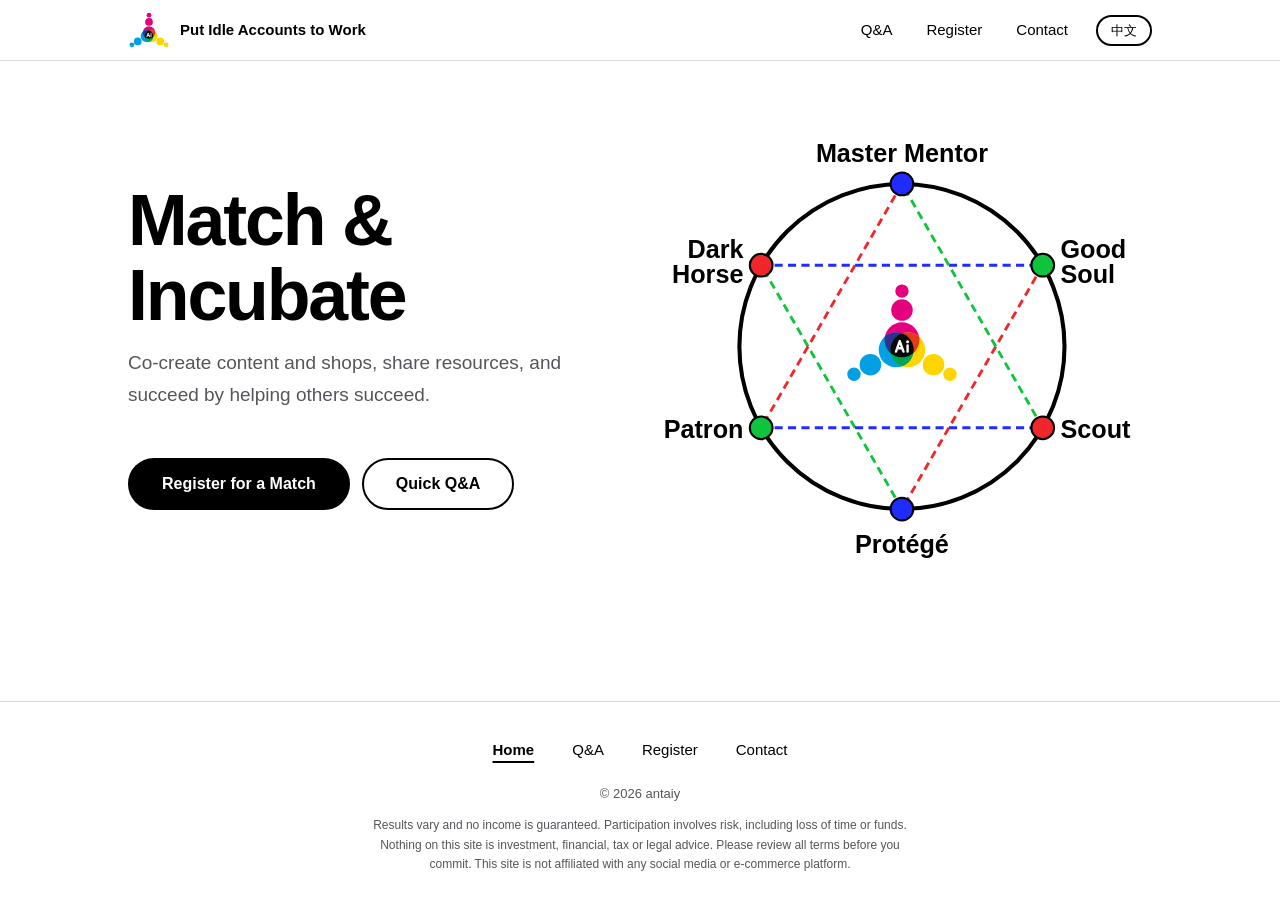
==== index.html @ 9aca1061 "发布首页" ====
<!doctype html>
<html lang="en">
<head>
  <meta charset="utf-8">
  <meta name="viewport" content="width=device-width, initial-scale=1, viewport-fit=cover">
  <meta name="theme-color" content="#ffffff">
  <link rel="alternate" hreflang="en" href="https://www.antaiy.com/">
  <link rel="alternate" hreflang="zh-CN" href="https://www.antaiy.com/zh/">
  <link rel="alternate" hreflang="x-default" href="https://www.antaiy.com/">
  <meta name="description" content="Where master mentors meet protégés, patrons meet good souls, and dark horses meet scouts. Register for a match and start incubating.">
  <title>Match &amp; Incubate | Put Idle Accounts to Work</title>
  <link rel="stylesheet" href="styles.css?v=11">
  <link rel="icon" href="/favicon.ico" sizes="any">
  <link rel="icon" type="image/png" href="/favicon.png">
  <link rel="apple-touch-icon" href="/apple-touch-icon.png">
  <script>document.documentElement.classList.add('js')</script>
</head>
<body>
  <header class="site-header">
    <div class="wrap bar">
      <a class="brand" href="index.html" aria-label="Back to home"><img class="mark-img" src="antaiy-logo.svg?v=2" width="42" height="42" alt=""><span class="brand-text">Put Idle Accounts to Work</span></a>
      <div class="bar-right">
        <nav class="top-nav" aria-label="Main navigation">
        <a href="qa.html">Q&amp;A</a>
        <a href="biaodan.html?type=match">Register</a>
        <a href="biaodan.html?type=contact">Contact</a>
      </nav>
        <a class="lang" href="zh/" hreflang="zh-CN" lang="zh-CN" aria-label="切换到中文">中文</a>
      </div>
    </div>
  </header>

  <main>
    <section class="hero">
      <div class="wrap hero-grid">
        <div class="hero-title">
          <h1>Match &amp; Incubate</h1>
          <p>Co-create content and shops, share resources, and succeed by helping others succeed.</p>
        </div>

        <figure class="hero-figure">
          <svg class="hex" id="hex" viewBox="-615 -545 1230 1090" role="img" aria-label="Hexagon matching diagram: master mentor and protégé, patron and good soul, dark horse and scout, each pair joined by a solid line">
            <circle class="ring" r="400"/>

            <!-- 虚线：每条线的颜色取对面顶点的颜色 -->
            <g class="dashes">
              <line class="dash c-blue"  x1="-346.41" y1="-200" x2="346.41" y2="-200"/>
              <line class="dash c-red"   x1="346.41"  y1="-200" x2="0"      y2="400"/>
              <line class="dash c-green" x1="0"       y1="400"  x2="-346.41" y2="-200"/>
              <line class="dash c-red"   x1="0"       y1="-400" x2="-346.41" y2="200"/>
              <line class="dash c-blue"  x1="-346.41" y1="200"  x2="346.41" y2="200"/>
              <line class="dash c-green" x1="346.41"  y1="200"  x2="0"      y2="-400"/>
            </g>

            <!-- 标志：外层负责淡入，三只蚂蚁转动，Ai 保持不动 -->
            <g class="taiji">
              <defs>
                <clipPath id="hcM"><circle cx="150" cy="132.4" r="46"/></clipPath>
                <clipPath id="hcY"><circle cx="165.24" cy="158.8" r="46"/></clipPath>
              </defs>
              <g transform="scale(0.934)">
                <g class="logo-spin">
                  <g transform="translate(-150 -150)">
                    <circle cx="150" cy="132.4" r="46" fill="#E5007D"/><circle cx="150" cy="54" r="28.4" fill="#E5007D"/><circle cx="150" cy="4" r="17.6" fill="#E5007D"/>
                    <circle cx="165.24" cy="158.8" r="46" fill="#FFD500"/><circle cx="233.14" cy="198" r="28.4" fill="#FFD500"/><circle cx="276.44" cy="223" r="17.6" fill="#FFD500"/>
                    <circle cx="134.76" cy="158.8" r="46" fill="#00A0E3"/><circle cx="66.86" cy="198" r="28.4" fill="#00A0E3"/><circle cx="23.56" cy="223" r="17.6" fill="#00A0E3"/>
                    <g clip-path="url(#hcM)"><circle cx="165.24" cy="158.8" r="46" fill="#E8381B"/></g>
                    <g clip-path="url(#hcM)"><circle cx="134.76" cy="158.8" r="46" fill="#2E3192"/></g>
                    <g clip-path="url(#hcY)"><circle cx="134.76" cy="158.8" r="46" fill="#00A651"/></g>
                    <g clip-path="url(#hcM)"><g clip-path="url(#hcY)"><circle cx="134.76" cy="158.8" r="46" fill="#0A0A0A"/></g></g>
                  </g>
                </g>
                <g transform="scale(0.9) translate(-149.5 -153)">
                  <path d="M132 168 L143 137 L154 168 M136.5 158 L149.5 158" fill="none" stroke="#FFFFFF" stroke-width="7" stroke-linecap="round" stroke-linejoin="round"/>
                  <circle cx="166" cy="139" r="4.4" fill="#FFFFFF"/>
                  <path d="M166 150 L166 168" fill="none" stroke="#FFFFFF" stroke-width="7" stroke-linecap="round"/>
                </g>
              </g>
            </g>

            <!-- 顶点和名称 -->
            <g class="node c-blue"><circle cx="0" cy="-400" r="28"/><text class="label" x="0" y="-455" text-anchor="middle">Master Mentor</text></g>
            <g class="node c-green"><circle cx="346.41" cy="-200" r="28"/><text class="label" x="390" y="-218" text-anchor="start">Good<tspan x="390" dy="62">Soul</tspan></text></g>
            <g class="node c-red"><circle cx="346.41" cy="200" r="28"/><text class="label" x="390" y="225" text-anchor="start">Scout</text></g>
            <g class="node c-blue"><circle cx="0" cy="400" r="28"/><text class="label" x="0" y="509" text-anchor="middle">Protégé</text></g>
            <g class="node c-green"><circle cx="-346.41" cy="200" r="28"/><text class="label" x="-390" y="225" text-anchor="end">Patron</text></g>
            <g class="node c-red"><circle cx="-346.41" cy="-200" r="28"/><text class="label" x="-390" y="-218" text-anchor="end">Dark<tspan x="-390" dy="62">Horse</tspan></text></g>
          </svg>
        </figure>

        <div class="hero-cta">
          <a class="btn" href="biaodan.html?type=match">Register for a Match</a>
          <a class="btn btn-ghost" href="qa.html">Quick Q&amp;A</a>
        </div>
      </div>
    </section>

  </main>

  <footer class="site-footer">
    <div class="wrap">
      <nav class="foot-nav" aria-label="Footer navigation">
        <a href="index.html" aria-current="page">Home</a>
        <a href="qa.html">Q&amp;A</a>
        <a href="biaodan.html?type=match">Register</a>
        <a href="biaodan.html?type=contact">Contact</a>
      </nav>
      <p class="copy">© 2026 antaiy</p>
      <p class="disclaimer">Results vary and no income is guaranteed. Participation involves risk, including loss of time or funds. Nothing on this site is investment, financial, tax or legal advice. Please review all terms before you commit. This site is not affiliated with any social media or e-commerce platform.</p>
    </div>
  </footer>

  <script>
    // 字体就绪后再开始动画，避免名称闪一下换字体；最多等 1.2 秒
    (function () {
      var hex = document.getElementById('hex');
      var ready = document.fonts && document.fonts.ready ? document.fonts.ready : Promise.resolve();
      Promise.race([ready, new Promise(function (r) { setTimeout(r, 1200); })]).then(function () {
        requestAnimationFrame(function () { requestAnimationFrame(function () { hex.classList.add('play'); }); });
      });
    })();
  </script>
</body>
</html>
---- styles.css ----
/* ============================================================
   统一样式表：index.html / qa.html / biaodan.html 共用
   颜色、字号、间距都在 :root 里改，其他地方尽量不要写死数值
   ============================================================ */

/* ---------- 字体 ----------
   不再下载网页字体，直接使用访客设备自带的中文字体：
   苹果设备 = 苹方，Windows = 微软雅黑，安卓 = 系统默认思源黑体。
   目录里的 font/ 文件夹已不再被引用，需要时可以重新启用。 */

/* ---------- 变量 ---------- */
:root {
  color-scheme: light;
  --paper: #ffffff;
  --ink: #000000;
  --grey: #55565b;
  --hair: #d9d9d9;
  --soft: #f3f3f1;

  /* 三组匹配的颜色，与六角图里的实线、顶点一致 */
  --blue: #1f2bff;   /* 师傅 · 徒弟 */
  --green: #0fc43c;  /* 贵人 · 凡人 */
  --red: #f0262d;    /* 伯乐 · 千里马 */

  --font: "PingFang SC", "Hiragino Sans GB", "Microsoft YaHei UI", "Microsoft YaHei", "Noto Sans CJK SC", "Noto Sans SC", "Source Han Sans SC", "WenQuanYi Micro Hei", system-ui, sans-serif;
  --gutter: clamp(20px, 5vw, 48px);
  --max: 1120px;
}

/* ---------- 基础 ---------- */
* { box-sizing: border-box; }
html { -webkit-text-size-adjust: 100%; scroll-behavior: smooth; }
body {
  display: flex;
  flex-direction: column;
  min-height: 100vh;
  min-height: 100dvh;
  margin: 0;
  background: var(--paper);
  color: var(--ink);
  font: 400 16px/1.7 var(--font);
  font-synthesis: none;
  text-rendering: optimizeLegibility;
  -webkit-font-smoothing: antialiased;
}
main { flex: 1; }
a { color: inherit; text-decoration: none; }
img, svg { max-width: 100%; }
:focus-visible { outline: 3px solid var(--blue); outline-offset: 3px; border-radius: 4px; }
.wrap { width: 100%; max-width: var(--max); margin-inline: auto; padding-inline: var(--gutter); }

/* ---------- 顶部导航 ---------- */
.site-header {
  position: sticky;
  top: 0;
  z-index: 20;
  padding-top: env(safe-area-inset-top);
  border-bottom: 1px solid var(--hair);
  background: rgba(255, 255, 255, .92);
  -webkit-backdrop-filter: saturate(1.4) blur(10px);
  backdrop-filter: saturate(1.4) blur(10px);
}
.bar { display: flex; align-items: center; justify-content: space-between; gap: 16px; min-height: 60px; }
.brand { display: inline-flex; align-items: center; gap: 10px; font-size: 15px; font-weight: 700; white-space: nowrap; }
.mark { display: grid; place-items: center; width: 30px; height: 30px; border-radius: 50%; background: var(--ink); color: #fff; font-size: 15px; font-weight: 700; }
.top-nav { display: flex; gap: clamp(16px, 3vw, 34px); font-size: 15px; font-weight: 500; }
.top-nav a { position: relative; padding: 12px 0; }
.top-nav a::after { content: ""; position: absolute; right: 0; bottom: 7px; left: 0; height: 2px; background: var(--ink); transform: scaleX(0); transition: transform .2s ease; }
.top-nav a:hover::after, .top-nav a[aria-current="page"]::after { transform: scaleX(1); }
.top-nav a[aria-current="page"] { font-weight: 700; }

/* ---------- 底部导航 ---------- */
.site-footer { padding: 26px 0 calc(26px + env(safe-area-inset-bottom)); border-top: 1px solid var(--hair); }
.foot-nav { display: flex; flex-wrap: wrap; justify-content: center; gap: 4px 30px; font-size: 15px; font-weight: 500; }
.foot-nav a { padding: 10px 4px; }
.foot-nav a:hover { text-decoration: underline; text-underline-offset: 6px; }
.foot-nav a[aria-current="page"] { font-weight: 700; text-decoration: underline; text-decoration-thickness: 2px; text-underline-offset: 6px; }
.copy { margin: 10px 0 0; color: var(--grey); font-size: 13px; text-align: center; }

/* ---------- 按钮（圆形语言，与顶点呼应） ---------- */
.btn {
  display: inline-flex; align-items: center; justify-content: center;
  min-height: 52px; padding: 0 32px;
  border: 2px solid var(--ink); border-radius: 999px;
  background: var(--ink); color: #fff;
  font: 700 16px/1 var(--font);
  cursor: pointer;
  transition: background .2s ease, color .2s ease;
}
.btn:hover { background: #fff; color: var(--ink); }
.btn-ghost { background: transparent; color: var(--ink); }
.btn-ghost:hover { background: var(--ink); color: #fff; }
.btn-block { width: 100%; }
.btn:disabled { opacity: .5; cursor: not-allowed; }

/* ---------- 通用标题 ---------- */
.page-title { margin: 0 0 14px; font-size: clamp(44px, 9vw, 80px); font-weight: 800; line-height: 1.08; letter-spacing: -.02em; }
.page-intro { max-width: 26em; margin: 0; color: var(--grey); font-size: clamp(16px, 2vw, 18px); }

/* ---------- 首页：首屏 ---------- */
.hero { padding-block: clamp(24px, 5vw, 64px) clamp(36px, 7vw, 88px); }
.hero-grid {
  display: grid;
  gap: 20px;
  grid-template-areas: "title" "figure" "cta";
}
.hero-title { grid-area: title; }
.hero-title h1 { margin: 0 0 14px; font-size: clamp(46px, 15vw, 64px); font-weight: 800; line-height: 1.05; letter-spacing: -.02em; }
.hero-title p { max-width: 20em; margin: 0; color: var(--grey); font-size: clamp(16px, 2.2vw, 19px); }
.hero-figure { grid-area: figure; justify-self: center; width: 100%; max-width: 540px; margin: 0; }
.hero-cta { grid-area: cta; display: flex; flex-wrap: wrap; gap: 12px; }
.hero-cta .btn { flex: 1 1 160px; }

/* ---------- 六角匹配图 ---------- */
.hex { display: block; width: 100%; height: auto; overflow: visible; }
.hex .ring { fill: none; stroke: var(--ink); stroke-width: 10; }
.hex .dash { fill: none; stroke-width: 7; stroke-dasharray: 20 13; }
.hex .solid { fill: none; stroke-width: 8; stroke-dasharray: 800; stroke-dashoffset: 0; } /* 每条实线长 800 */
.hex .node circle { stroke: var(--ink); stroke-width: 5; }
.hex .label { fill: var(--ink); font-family: var(--font); font-size: 72px; font-weight: 800; }
.hex .taiji-spin { transform-box: fill-box; transform-origin: 50% 50%; }
.hex .logo-spin { transform-box: view-box; transform-origin: 0 0; }
.c-blue { --c: var(--blue); }
.c-green { --c: var(--green); }
.c-red { --c: var(--red); }
.hex .dash, .hex .solid { stroke: var(--c); }
.hex .node circle { fill: var(--c); }

/* 出场顺序：顶点和实线 → 外圆、虚线、太极 → 太极开始转动。
   只有 JS 可用时才先隐藏，没有 JS 就直接显示完整图。 */
.js .hex .solid { stroke-dashoffset: 800; }
.js .hex .node, .js .hex .ring, .js .hex .dash, .js .hex .taiji { opacity: 0; }
.js .hex.play .solid { stroke-dashoffset: 0; transition: stroke-dashoffset 1.6s cubic-bezier(.6, 0, .2, 1) .5s; }
.js .hex.play .node { opacity: 1; transition: opacity 1.2s ease .3s; }
.js .hex.play .ring, .js .hex.play .dash, .js .hex.play .taiji { opacity: 1; transition: opacity 1.6s ease 2.3s; }
.js .hex.play .taiji-spin, .js .hex.play .logo-spin { animation: spin 16s linear 4.2s infinite; }
@keyframes spin { to { transform: rotate(360deg); } }

/* ---------- 快速问答页 ---------- */
.page-head { padding-block: clamp(32px, 7vw, 80px) clamp(24px, 4vw, 48px); }
.qa-section { padding-bottom: clamp(48px, 8vw, 104px); }
.qa-list { border-top: 2px solid var(--ink); }
.qa-item { display: grid; gap: 8px; padding: 24px 0; border-bottom: 1px solid var(--hair); }
.qa-q { margin: 0; font-size: 18px; font-weight: 700; line-height: 1.55; }
.qa-a { margin: 0; color: var(--grey); font-size: 16px; }

/* ---------- 表单页（样式统一，提交逻辑在 biaodan.html 的脚本里，别动） ---------- */
.form-page { display: grid; gap: clamp(24px, 5vw, 64px); padding-block: clamp(32px, 7vw, 80px) clamp(48px, 8vw, 104px); }
.form { display: grid; gap: 22px; }
.form label { display: block; margin-bottom: 8px; font-size: 15px; font-weight: 700; }
.form .required { margin-left: 3px; color: var(--red); }
.form input, .form select, .form textarea {
  width: 100%; padding: 14px 16px;
  border: 2px solid var(--ink); border-radius: 14px;
  background: #fff; color: var(--ink);
  font: 400 16px/1.5 var(--font); /* 16px 可避免 iPhone 聚焦时自动放大 */
  transition: border-color .2s ease;
}
.form input:focus, .form select:focus, .form textarea:focus { border-color: var(--blue); outline: 3px solid color-mix(in srgb, var(--blue) 25%, transparent); outline-offset: 2px; }
.form select {
  padding-right: 44px; appearance: none; -webkit-appearance: none;
  background: #fff url("data:image/svg+xml,%3Csvg xmlns='http://www.w3.org/2000/svg' width='14' height='9' viewBox='0 0 14 9'%3E%3Cpath d='M1 1.5l6 6 6-6' fill='none' stroke='%23000' stroke-width='2'/%3E%3C/svg%3E") no-repeat right 16px center;
}
.form textarea { min-height: 130px; resize: vertical; }
.form .upload-box { display: block; margin: 0; padding: 22px; border: 2px dashed var(--ink); border-radius: 14px; background: var(--soft); text-align: center; font-weight: 400; cursor: pointer; transition: border-color .2s ease; }
.form .upload-box:hover { border-color: var(--blue); }
.upload-box input { display: none; }
.upload-text { font-weight: 700; }
.upload-hint { margin-top: 6px; color: var(--grey); font-size: 13px; }
.preview-container { display: none; margin-top: 14px; }
.preview-container img { max-width: 100%; max-height: 220px; border: 1px solid var(--hair); border-radius: 12px; object-fit: contain; }
.file-name { margin-top: 6px; color: var(--grey); font-size: 13px; word-break: break-all; }
.remove-image { margin-top: 10px; padding: 8px 16px; border: 2px solid var(--red); border-radius: 999px; background: #fff; color: var(--red); font: 700 13px/1 var(--font); cursor: pointer; }
.status-msg { display: none; margin-top: 14px; font-size: 15px; font-weight: 500; text-align: center; }
.status-msg.success { color: #0a7a28; }
.status-msg.error { color: #c4161c; }

/* ---------- 回到顶部（右下角；离开页面顶部后出现，回到顶部时隐藏） ---------- */
.to-top {
  position: fixed; z-index: 30;
  right: max(16px, env(safe-area-inset-right));
  bottom: calc(18px + env(safe-area-inset-bottom));
  display: grid; place-items: center;
  width: 52px; height: 52px; padding: 0;
  border: 2px solid var(--ink); border-radius: 50%;
  background: var(--ink); color: #fff;
  cursor: pointer;
  opacity: 0; visibility: hidden; transform: translateY(8px);
  transition: opacity .25s ease, transform .25s ease, visibility .25s, background .2s ease, color .2s ease;
}
.to-top.is-visible { opacity: 1; visibility: visible; transform: none; }
.to-top:hover { background: #fff; color: var(--ink); }
.to-top svg { display: block; }

/* ---------- 平板 / 电脑 ---------- */
@media (min-width: 880px) {
  .hero-grid {
    grid-template-columns: minmax(0, 1fr) minmax(0, 1.05fr);
    grid-template-areas: "title figure" "cta figure";
    column-gap: 48px;
    align-content: center;
  }
  .hero-title { align-self: end; padding-bottom: 28px; }
  .hero-title h1 { font-size: clamp(56px, 7.4vw, 96px); }
  .hero-cta { align-self: start; }
  .hero-cta .btn { flex: 0 0 auto; }
  /* 问答：左列问题、右列回答，各自固定宽度，所有行统一在这个宽度内换行 */
  .qa-item { grid-template-columns: 280px minmax(0, 1fr); gap: 48px; padding: 30px 0; }
  .qa-q { max-width: 14em; text-wrap: balance; } /* balance：多行时各行长度尽量均匀，避免末行只剩一两个字 */
  .qa-a { max-width: none; text-wrap: pretty; } /* 回答随屏幕宽度自动换行 */
  .form-page { grid-template-columns: minmax(0, 5fr) minmax(0, 6fr); align-items: start; }
}

/* ---------- 手机 / 平板竖屏：各页标题和一句话居中（首页、快速问答、注册匹配、联系我们） ---------- */
@media (max-width: 879px) {
  .hero-title, .page-head, .form-intro { text-align: center; }
  /* 说明文字：整段居中，但换行后每一行左对齐（一行就能放下时看起来仍是居中） */
  .hero-title p, .page-intro { width: fit-content; margin-inline: auto; text-align: left; }
}

/* ---------- 手机 ---------- */
@media (max-width: 520px) {
  .brand-text { display: none; }
  .top-nav { gap: 22px; }
  .foot-nav { display: grid; grid-template-columns: repeat(4, 1fr); gap: 0; text-align: center; }
}

/* ---------- 减少动态效果 ---------- */
/* 手机开了「减弱动态效果」时：出场的淡入和画线仍然播放，只停掉持续旋转和平滑滚动 */
@media (prefers-reduced-motion: reduce) {
  html { scroll-behavior: auto; }
  .js .hex.play .taiji-spin, .js .hex.play .logo-spin { animation: none; }
  .top-nav a::after, .to-top { transition: none; }
}

/* ============================================================
   语言切换（中文 / English）与英文版排版
   英文放在网站根目录，中文放在 zh/ 文件夹；右上角的 .lang 按钮互相跳转
   ============================================================ */
.bar-right { display: flex; align-items: center; gap: clamp(14px, 2.5vw, 28px); }
.lang {
  padding: 7px 13px;
  border: 2px solid var(--ink); border-radius: 999px;
  font-size: 13px; font-weight: 700; line-height: 1; white-space: nowrap;
  transition: background .2s ease, color .2s ease;
}
.lang:hover { background: var(--ink); color: #fff; }

/* 英文字体用各系统自带的拉丁字体；英文词更长，标题字号略小 */
html[lang="en"] { --font: -apple-system, BlinkMacSystemFont, "Segoe UI", Roboto, "Helvetica Neue", Arial, system-ui, sans-serif; }
html[lang="en"] body { line-height: 1.65; }
html[lang="en"] .hero-title h1 { font-size: clamp(40px, 11.5vw, 56px); letter-spacing: -.03em; }
html[lang="en"] .hero-title p, html[lang="en"] .page-intro { max-width: 30em; }
html[lang="en"] .page-title { font-size: clamp(38px, 8.5vw, 64px); letter-spacing: -.03em; }
html[lang="en"] .hex .label { font-size: 62px; }
@media (min-width: 880px) {
  html[lang="en"] .hero-title h1 { font-size: clamp(48px, 5.6vw, 84px); }
  html[lang="en"] .qa-item { grid-template-columns: 340px minmax(0, 1fr); }
  html[lang="en"] .qa-q { max-width: none; }
  html[lang="en"] .qa-a { max-width: none; }
}
@media (max-width: 520px) {
  .bar-right { gap: 12px; }
  .top-nav { gap: 14px; font-size: 14px; }
  .lang { padding: 6px 11px; }
}
@media (max-width: 520px) {
  html[lang="en"] .btn { padding: 0 20px; font-size: 15px; white-space: nowrap; }
}

/* ---------- 合规提示：页脚免责声明、表单说明 ---------- */
.disclaimer { max-width: 46em; margin: 12px auto 0; color: var(--grey); font-size: 12px; line-height: 1.6; text-align: center; }
.form-note { margin: 0; color: var(--grey); font-size: 13px; line-height: 1.6; }

.mark-img { display: block; width: 42px; height: 42px; flex: none; }
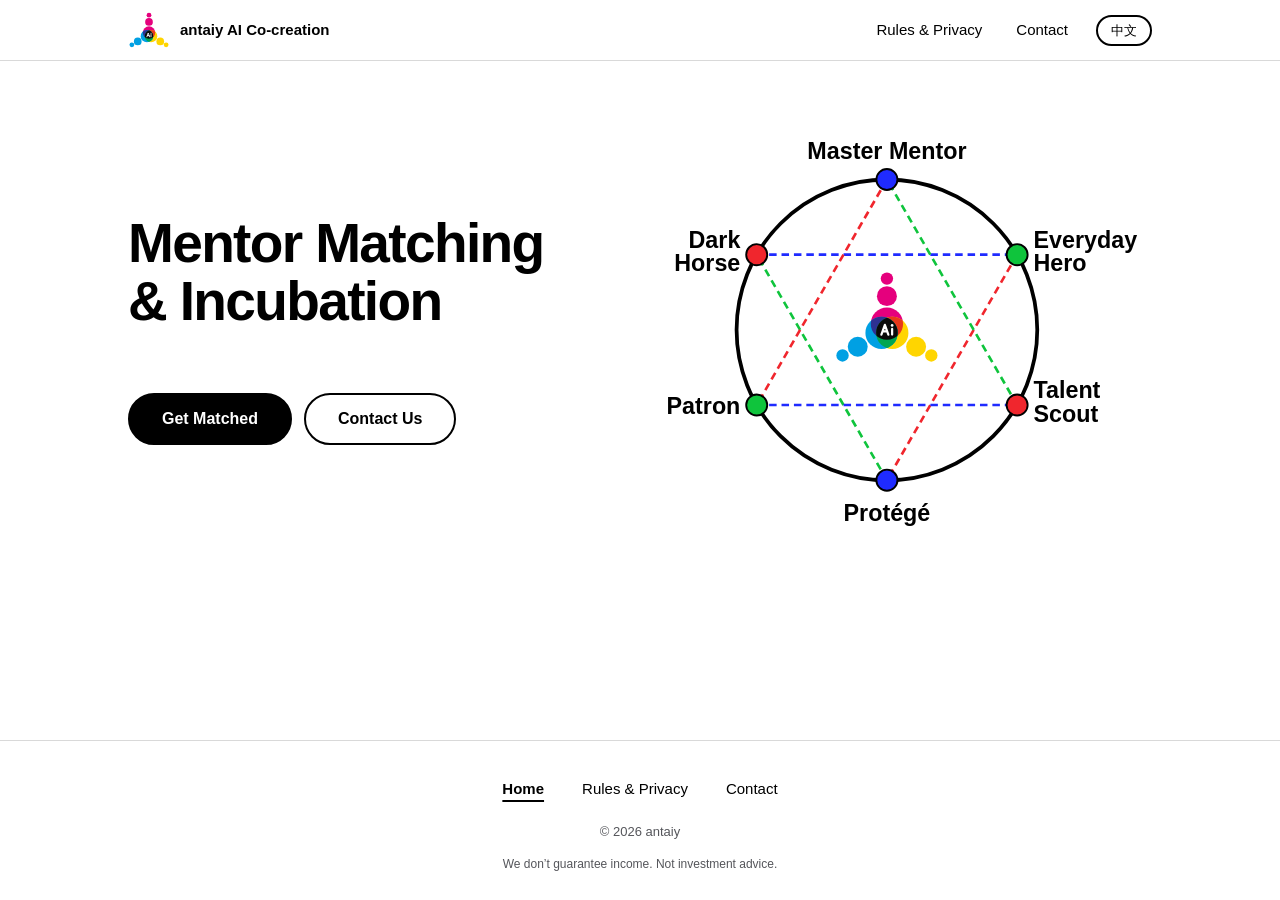
==== commit 9e9a4b6b: "发布" ====
--- a/index.html
+++ b/index.html
@@ -7,9 +7,9 @@
   <link rel="alternate" hreflang="en" href="https://www.antaiy.com/">
   <link rel="alternate" hreflang="zh-CN" href="https://www.antaiy.com/zh/">
   <link rel="alternate" hreflang="x-default" href="https://www.antaiy.com/">
-  <meta name="description" content="Where master mentors meet protégés, patrons meet good souls, and dark horses meet scouts. Register for a match and start incubating.">
-  <title>Match &amp; Incubate | Put Idle Accounts to Work</title>
-  <link rel="stylesheet" href="styles.css?v=11">
+  <meta name="description" content="Mentor matching &amp; incubation.">
+  <title>antaiy AI Co-creation | Mentor Matching &amp; Incubation</title>
+  <link rel="stylesheet" href="styles.css?v=28">
   <link rel="icon" href="/favicon.ico" sizes="any">
   <link rel="icon" type="image/png" href="/favicon.png">
   <link rel="apple-touch-icon" href="/apple-touch-icon.png">
@@ -18,12 +18,11 @@
 <body>
   <header class="site-header">
     <div class="wrap bar">
-      <a class="brand" href="index.html" aria-label="Back to home"><img class="mark-img" src="antaiy-logo.svg?v=2" width="42" height="42" alt=""><span class="brand-text">Put Idle Accounts to Work</span></a>
+      <a class="brand" href="index.html" aria-label="Back to home"><img class="mark-img" src="antaiy-logo.svg?v=2" width="42" height="42" alt=""><span class="brand-text">antaiy AI Co-creation</span></a>
       <div class="bar-right">
         <nav class="top-nav" aria-label="Main navigation">
-        <a href="qa.html">Q&amp;A</a>
-        <a href="biaodan.html?type=match">Register</a>
-        <a href="biaodan.html?type=contact">Contact</a>
+        <a href="rules.html">Rules &amp; Privacy</a>
+        <a href="contact.html">Contact</a>
       </nav>
         <a class="lang" href="zh/" hreflang="zh-CN" lang="zh-CN" aria-label="切换到中文">中文</a>
       </div>
@@ -34,12 +33,11 @@
     <section class="hero">
       <div class="wrap hero-grid">
         <div class="hero-title">
-          <h1>Match &amp; Incubate</h1>
-          <p>Co-create content and shops, share resources, and succeed by helping others succeed.</p>
+          <h1><span>Mentor Matching</span> <span>&amp; Incubation</span></h1>
         </div>
 
         <figure class="hero-figure">
-          <svg class="hex" id="hex" viewBox="-615 -545 1230 1090" role="img" aria-label="Hexagon matching diagram: master mentor and protégé, patron and good soul, dark horse and scout, each pair joined by a solid line">
+          <svg class="hex" id="hex" viewBox="-625 -545 1330 1090" role="img" aria-label="Hexagon matching diagram: master mentor and protégé, patron and everyday hero, dark horse and talent scout, matched in pairs">
             <circle class="ring" r="400"/>
 
             <!-- 虚线：每条线的颜色取对面顶点的颜色 -->
@@ -80,8 +78,8 @@
 
             <!-- 顶点和名称 -->
             <g class="node c-blue"><circle cx="0" cy="-400" r="28"/><text class="label" x="0" y="-455" text-anchor="middle">Master Mentor</text></g>
-            <g class="node c-green"><circle cx="346.41" cy="-200" r="28"/><text class="label" x="390" y="-218" text-anchor="start">Good<tspan x="390" dy="62">Soul</tspan></text></g>
-            <g class="node c-red"><circle cx="346.41" cy="200" r="28"/><text class="label" x="390" y="225" text-anchor="start">Scout</text></g>
+            <g class="node c-green"><circle cx="346.41" cy="-200" r="28"/><text class="label" x="390" y="-218" text-anchor="start">Everyday<tspan x="390" dy="62">Hero</tspan></text></g>
+            <g class="node c-red"><circle cx="346.41" cy="200" r="28"/><text class="label" x="390" y="182" text-anchor="start">Talent<tspan x="390" dy="62">Scout</tspan></text></g>
             <g class="node c-blue"><circle cx="0" cy="400" r="28"/><text class="label" x="0" y="509" text-anchor="middle">Protégé</text></g>
             <g class="node c-green"><circle cx="-346.41" cy="200" r="28"/><text class="label" x="-390" y="225" text-anchor="end">Patron</text></g>
             <g class="node c-red"><circle cx="-346.41" cy="-200" r="28"/><text class="label" x="-390" y="-218" text-anchor="end">Dark<tspan x="-390" dy="62">Horse</tspan></text></g>
@@ -89,8 +87,8 @@
         </figure>
 
         <div class="hero-cta">
-          <a class="btn" href="biaodan.html?type=match">Register for a Match</a>
-          <a class="btn btn-ghost" href="qa.html">Quick Q&amp;A</a>
+          <a class="btn" href="biaodan.html">Get Matched</a>
+          <a class="btn btn-ghost" href="contact.html">Contact Us</a>
         </div>
       </div>
     </section>
@@ -101,12 +99,11 @@
     <div class="wrap">
       <nav class="foot-nav" aria-label="Footer navigation">
         <a href="index.html" aria-current="page">Home</a>
-        <a href="qa.html">Q&amp;A</a>
-        <a href="biaodan.html?type=match">Register</a>
-        <a href="biaodan.html?type=contact">Contact</a>
+        <a href="rules.html">Rules &amp; Privacy</a>
+        <a href="contact.html">Contact</a>
       </nav>
       <p class="copy">© 2026 antaiy</p>
-      <p class="disclaimer">Results vary and no income is guaranteed. Participation involves risk, including loss of time or funds. Nothing on this site is investment, financial, tax or legal advice. Please review all terms before you commit. This site is not affiliated with any social media or e-commerce platform.</p>
+      <p class="disclaimer">We don’t guarantee income. Not investment advice.</p>
     </div>
   </footer>
 
--- a/styles.css
+++ b/styles.css
@@ -140,9 +140,13 @@
 .page-head { padding-block: clamp(32px, 7vw, 80px) clamp(24px, 4vw, 48px); }
 .qa-section { padding-bottom: clamp(48px, 8vw, 104px); }
 .qa-list { border-top: 2px solid var(--ink); }
+/* 规则与隐私、联系我们页没有大标题了，不再画标题下面的粗黑线（弹窗里的列表不受影响） */
+.qa-section .qa-list { border-top: 0; }
 .qa-item { display: grid; gap: 8px; padding: 24px 0; border-bottom: 1px solid var(--hair); }
 .qa-q { margin: 0; font-size: 18px; font-weight: 700; line-height: 1.55; }
 .qa-a { margin: 0; color: var(--grey); font-size: 16px; }
+.contact-link { color: var(--ink); font-weight: 600; text-decoration: underline; text-underline-offset: 5px; text-decoration-thickness: 1px; overflow-wrap: anywhere; }
+.contact-link:hover { text-decoration-thickness: 2px; }
 
 /* ---------- 表单页（样式统一，提交逻辑在 biaodan.html 的脚本里，别动） ---------- */
 .form-page { display: grid; gap: clamp(24px, 5vw, 64px); padding-block: clamp(32px, 7vw, 80px) clamp(48px, 8vw, 104px); }
@@ -222,7 +226,7 @@
 @media (max-width: 520px) {
   .brand-text { display: none; }
   .top-nav { gap: 22px; }
-  .foot-nav { display: grid; grid-template-columns: repeat(4, 1fr); gap: 0; text-align: center; }
+  .foot-nav { display: grid; grid-template-columns: repeat(3, 1fr); gap: 0; text-align: center; }
 }
 
 /* ---------- 减少动态效果 ---------- */
@@ -249,12 +253,12 @@
 /* 英文字体用各系统自带的拉丁字体；英文词更长，标题字号略小 */
 html[lang="en"] { --font: -apple-system, BlinkMacSystemFont, "Segoe UI", Roboto, "Helvetica Neue", Arial, system-ui, sans-serif; }
 html[lang="en"] body { line-height: 1.65; }
-html[lang="en"] .hero-title h1 { font-size: clamp(40px, 11.5vw, 56px); letter-spacing: -.03em; }
+html[lang="en"] .hero-title h1 { font-size: clamp(30px, 9.2vw, 52px); letter-spacing: -.03em; }
 html[lang="en"] .hero-title p, html[lang="en"] .page-intro { max-width: 30em; }
 html[lang="en"] .page-title { font-size: clamp(38px, 8.5vw, 64px); letter-spacing: -.03em; }
 html[lang="en"] .hex .label { font-size: 62px; }
 @media (min-width: 880px) {
-  html[lang="en"] .hero-title h1 { font-size: clamp(48px, 5.6vw, 84px); }
+  html[lang="en"] .hero-title h1 { font-size: clamp(44px, 4.3vw, 64px); }
   html[lang="en"] .qa-item { grid-template-columns: 340px minmax(0, 1fr); }
   html[lang="en"] .qa-q { max-width: none; }
   html[lang="en"] .qa-a { max-width: none; }
@@ -273,3 +277,62 @@
 .form-note { margin: 0; color: var(--grey); font-size: 13px; line-height: 1.6; }
 
 .mark-img { display: block; width: 42px; height: 42px; flex: none; }
+
+/* Session ID：长串自动换行，等宽字体，点选即可复制 */
+.session-id{font-family:ui-monospace,SFMono-Regular,Menlo,Consolas,monospace;font-size:.92rem;word-break:break-all;overflow-wrap:anywhere;user-select:all;-webkit-user-select:all}
+.session-dl{margin-top:.5rem}
+
+/* 注册匹配：今日收款地址 */
+.pay-row { display: flex; gap: 10px; align-items: stretch; }
+.pay-address { flex: 1; min-width: 0; padding: 12px 14px; border: 2px solid var(--ink); border-radius: 12px; background: var(--soft); font-family: ui-monospace, SFMono-Regular, Menlo, Consolas, monospace; font-size: 14px; line-height: 1.5; word-break: break-all; overflow-wrap: anywhere; user-select: all; -webkit-user-select: all; }
+.copy-btn { flex: none; padding: 0 18px; border: 2px solid var(--ink); border-radius: 12px; background: #fff; color: var(--ink); font: inherit; font-weight: 700; cursor: pointer; }
+.copy-btn:hover { border-color: var(--blue); }
+#pay-box .form-note { margin-top: 10px; }
+
+/* 联系我们：每项后的复制按钮 */
+.contact-row { display: flex; align-items: center; justify-content: flex-start; gap: 10px; }
+.contact-row > :last-child { min-width: 0; }
+.qa-item-session .contact-row { align-items: flex-start; }
+.qa-q-sub { font-size: 15px; font-weight: 400; color: var(--grey); }
+.qa-q-sub .contact-link { font-weight: 500; }
+.copy-sm { padding: 6px 14px; min-height: 36px; border-radius: 10px; font-size: 14px; line-height: 1.4; }
+
+/* 桌面双栏时，Session 的说明行跟 ID 一起放在右栏 */
+@media (min-width: 880px) {
+  .qa-item-session { row-gap: 6px; }
+  .qa-item-session .session-dl { grid-column: 2; margin-top: 0; }
+}
+.qa-item-session .session-id { padding-top: 7px; }
+
+/* 防刷蜜罐：人看不见，机器人会填 */
+.hp-field { position: absolute; left: -9999px; top: auto; width: 1px; height: 1px; overflow: hidden; }
+
+/* 注册匹配：不退不换提示与勾选同意 */
+.pay-warn { margin-top: 10px; }
+.pay-warn strong { color: var(--red); }
+.form .consent { display: flex; gap: 10px; align-items: flex-start; margin-top: 12px; font-size: 14px; line-height: 1.6; cursor: pointer; }
+.form .consent input { width: 20px; height: 20px; min-height: 0; margin: 2px 0 0; padding: 0; flex: none; accent-color: var(--ink); }
+.consent a { text-decoration: underline; text-underline-offset: 3px; }
+
+/* 规则与隐私弹窗（注册页） */
+.rules-modal { position: fixed; inset: 0; z-index: 100; display: flex; align-items: center; justify-content: center; padding: 16px; background: rgba(0, 0, 0, .45); }
+.rules-modal[hidden] { display: none; }
+.rules-card { display: flex; flex-direction: column; width: min(560px, 100%); max-height: min(86vh, 720px); background: #fff; border-radius: 16px; overflow: hidden; }
+.rules-head { display: flex; align-items: center; justify-content: space-between; padding: 12px 12px 12px 20px; border-bottom: 1px solid var(--hair); }
+.rules-head h2 { margin: 0; font-size: 18px; }
+.rules-close { width: 40px; height: 40px; border: 0; background: none; font-size: 28px; line-height: 1; cursor: pointer; color: var(--ink); }
+.rules-body { overflow-y: auto; -webkit-overflow-scrolling: touch; padding: 4px 20px 20px; }
+.rules-body .qa-item { display: grid; grid-template-columns: 1fr; gap: 6px; padding: 16px 0; }
+/* 英文页的两栏规则优先级更高，弹窗里要单独压回一栏，否则正文被挤成窄窄一条 */
+html[lang] .rules-body .qa-item { grid-template-columns: 1fr; gap: 6px; padding: 16px 0; }
+html[lang] .rules-body .qa-q, html[lang] .rules-body .qa-a { max-width: none; }
+.rules-body .qa-q { max-width: none; font-size: 16px; }
+.rules-body .qa-a { font-size: 15px; }
+.rules-agree { margin-top: 18px; }
+.rules-agree:disabled { background: #bdbdbd; border-color: #bdbdbd; color: #fff; opacity: 1; }
+
+/* 首页标题“注册、验证、匹配”：按词换行，不在词中间断开 */
+.hero-title h1 span { display: inline-block; }
+
+/* 只给读屏软件和搜索引擎看的标题 */
+.sr-only { position: absolute; width: 1px; height: 1px; margin: -1px; padding: 0; overflow: hidden; clip: rect(0 0 0 0); white-space: nowrap; border: 0; }
